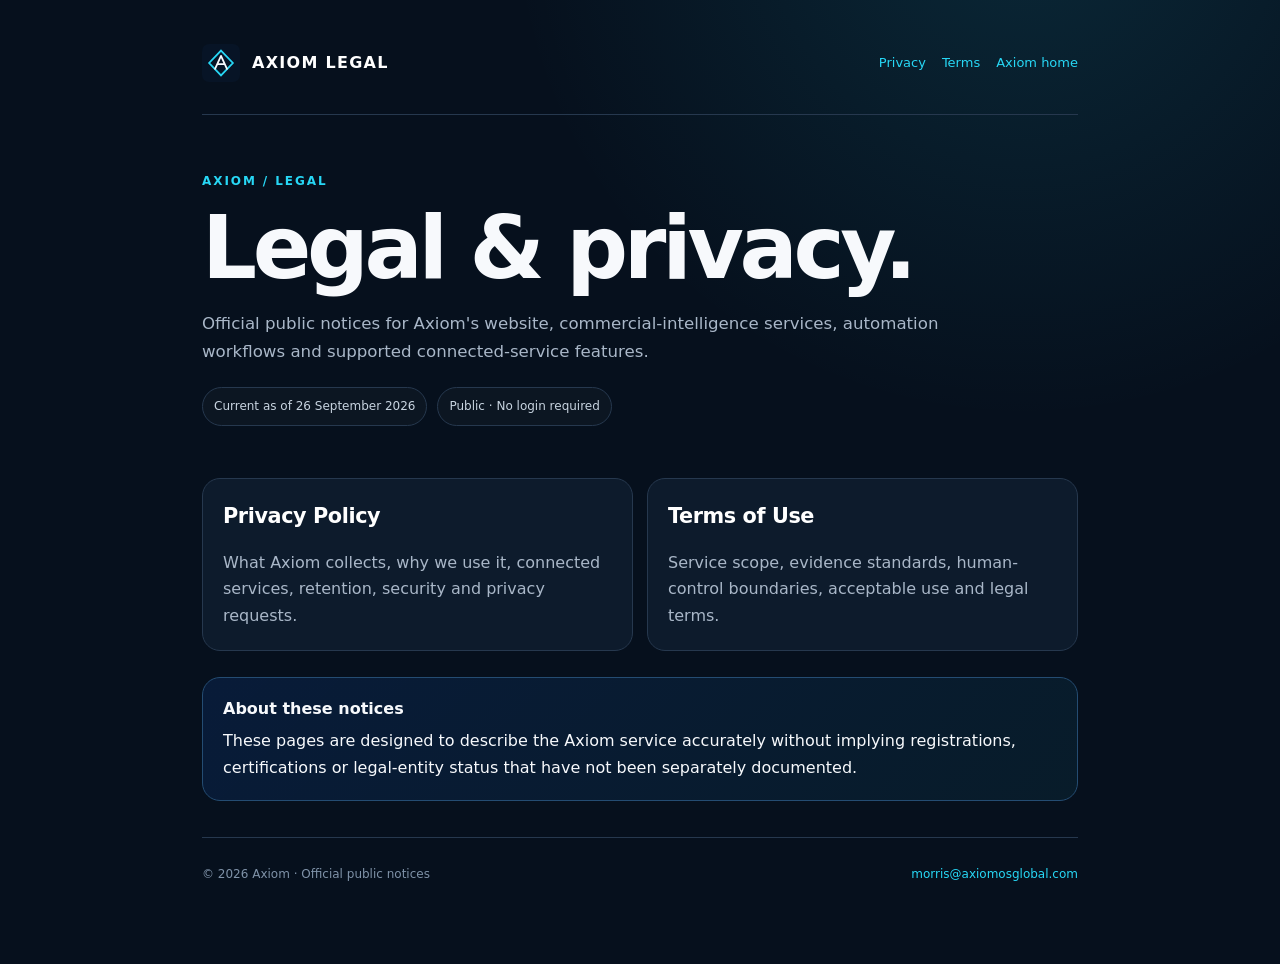
==== index.html @ a346baf0 "Publish Axiom privacy policy and terms" ====
<!doctype html>
<html lang="en">
<head>
<meta charset="utf-8">
<meta name="viewport" content="width=device-width,initial-scale=1">
<meta name="robots" content="index,follow">
<meta name="description" content="Official public legal notices for Axiom's website, commercial-intelligence services, automation workflows and supported connected-service features.">
<link rel="canonical" href="https://morrey08-max.github.io/axiom-legal/">
<link rel="stylesheet" href="styles.css">
<link rel="icon" href="favicon.svg" type="image/svg+xml">
<title>Axiom Legal — Official Notices</title>
</head>
<body>
<main class="wrap">
<nav class="nav" aria-label="Legal navigation">
<a class="brand" href="index.html"><svg class="logo" viewBox="0 0 64 64" aria-label="Axiom" role="img" xmlns="http://www.w3.org/2000/svg"><rect width="64" height="64" rx="12" fill="#071426"/><path d="M32 11 52 32 32 53 12 32 32 11Z" fill="none" stroke="#27d7f5" stroke-width="3"/><path d="M22 42 32 20 42 42M26 34h12" fill="none" stroke="#f7f9fc" stroke-width="3" stroke-linecap="round" stroke-linejoin="round"/></svg><span>AXIOM LEGAL</span></a>
<div class="navlinks"><a href="privacy/">Privacy</a><a href="terms/">Terms</a><a href="https://axiom-os-2u1kec.v2.appdeploy.ai/">Axiom home</a></div>
</nav>
<header class="hero"><div class="kicker">AXIOM / LEGAL</div><h1>Legal & privacy.</h1><p>Official public notices for Axiom's website, commercial-intelligence services, automation workflows and supported connected-service features.</p><div class="meta"><span class="pill">Current as of 26 September 2026</span><span class="pill">Public · No login required</span></div></header>
<div class="grid">
<a class="card" href="privacy/"><h2>Privacy Policy</h2><p>What Axiom collects, why we use it, connected services, retention, security and privacy requests.</p></a>
<a class="card" href="terms/"><h2>Terms of Use</h2><p>Service scope, evidence standards, human-control boundaries, acceptable use and legal terms.</p></a>
</div>
<div class="notice"><strong>About these notices</strong><span>These pages are designed to describe the Axiom service accurately without implying registrations, certifications or legal-entity status that have not been separately documented.</span></div>
<footer><span>© 2026 Axiom · Official public notices</span><span><a href="mailto:morris@axiomosglobal.com">morris@axiomosglobal.com</a></span></footer>
</main>
</body>
</html>
---- styles.css ----
:root{color-scheme:dark;--bg:#06101d;--panel:#0d1b2c;--panel2:#10243a;--text:#f7f9fc;--muted:#a9b7c8;--line:#26384e;--cyan:#27d7f5;--blue:#176bff}
*{box-sizing:border-box}
html{scroll-behavior:smooth}
body{margin:0;background:radial-gradient(circle at 80% -10%,rgba(39,215,245,.12),transparent 35%),var(--bg);color:var(--text);font-family:ui-sans-serif,system-ui,-apple-system,BlinkMacSystemFont,"Segoe UI",sans-serif;line-height:1.68}
a{color:var(--cyan);text-decoration:none}a:hover{text-decoration:underline}
.wrap{max-width:920px;margin:0 auto;padding:36px 22px 80px}
.nav{display:flex;align-items:center;justify-content:space-between;gap:20px;padding:8px 0 32px;border-bottom:1px solid var(--line)}
.brand{display:flex;align-items:center;gap:12px;color:#fff;font-weight:850;letter-spacing:.08em}.logo{width:38px;height:38px;display:block}.navlinks{display:flex;gap:16px;flex-wrap:wrap;font-size:13px}
.hero{padding:56px 0 28px}.kicker{color:var(--cyan);font-size:12px;font-weight:850;letter-spacing:.16em;text-transform:uppercase}.hero h1{font-size:clamp(2.4rem,8vw,5.4rem);line-height:1;letter-spacing:-.05em;margin:14px 0 18px}.hero p{max-width:760px;color:var(--muted);font-size:1.04rem}
.meta{display:flex;gap:10px;flex-wrap:wrap;margin-top:22px}.pill{border:1px solid var(--line);background:rgba(255,255,255,.025);padding:8px 11px;border-radius:999px;color:#c8d4e0;font-size:12px}
.notice{margin:26px 0;padding:18px 20px;background:linear-gradient(135deg,rgba(23,107,255,.12),rgba(39,215,245,.06));border:1px solid #244c72;border-radius:18px}.notice strong{display:block;margin-bottom:5px}
section{padding:24px 0;border-top:1px solid var(--line)}section:first-of-type{border-top:0}h2{font-size:1.3rem;margin:0 0 10px;letter-spacing:-.02em}h3{font-size:1rem;margin:18px 0 6px}p,li{color:var(--muted)}ul{padding-left:22px}
.grid{display:grid;grid-template-columns:repeat(2,minmax(0,1fr));gap:14px;margin:24px 0}.card{display:block;background:var(--panel);border:1px solid var(--line);border-radius:18px;padding:20px}.card h2{color:#fff;margin-top:0}.card p{margin-bottom:0}
footer{margin-top:36px;padding-top:26px;border-top:1px solid var(--line);display:flex;justify-content:space-between;gap:18px;flex-wrap:wrap;color:#7f92a8;font-size:12px}.small{font-size:12px;color:#8396aa}
@media(max-width:700px){.grid{grid-template-columns:1fr}.nav{align-items:flex-start;flex-direction:column}.hero{padding-top:38px}}
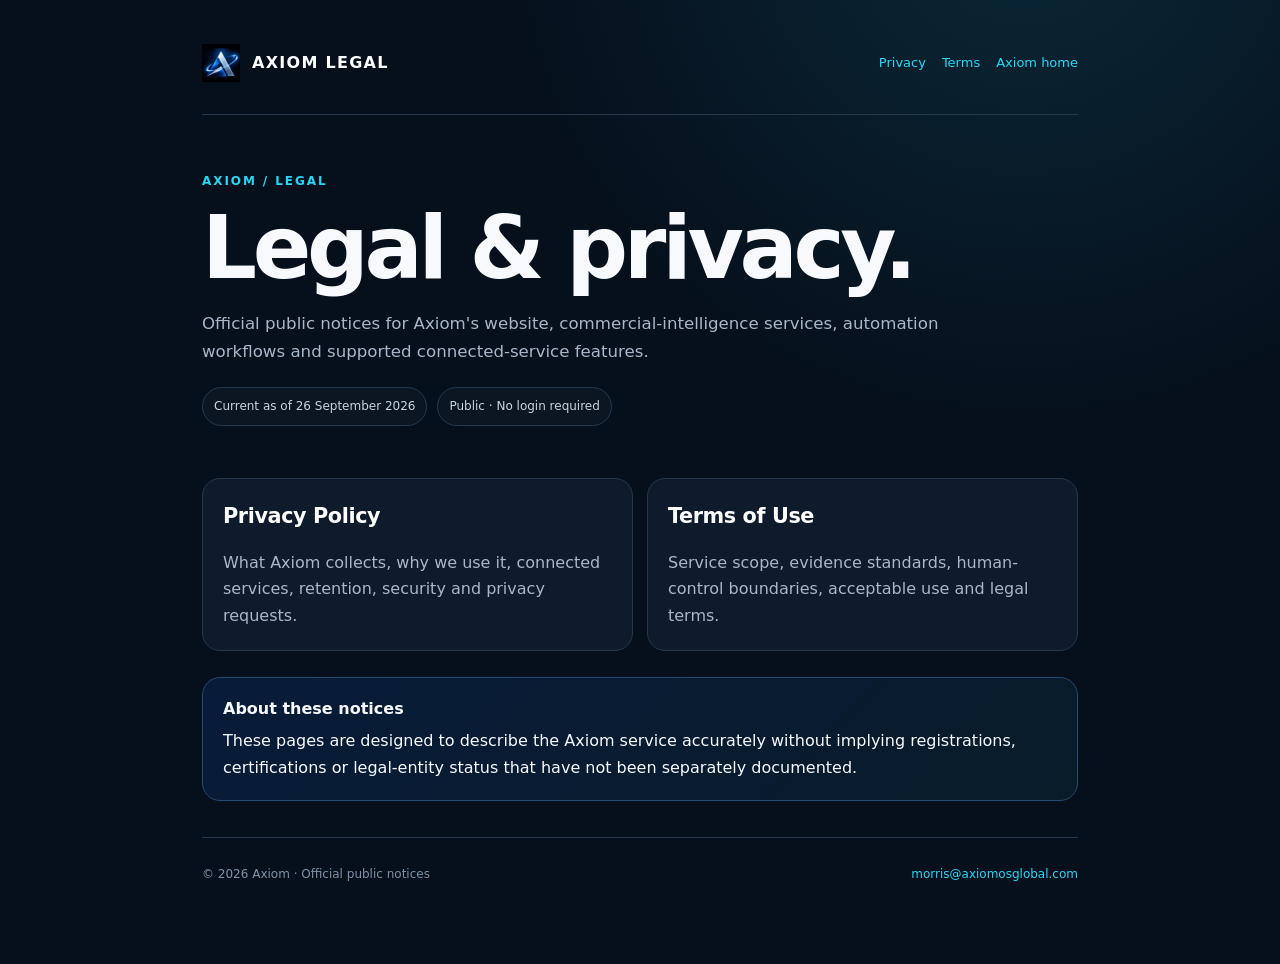
==== commit 0cd92c78: "Adopt official Axiom OS orbital brand mark" ====
--- a/index.html
+++ b/index.html
@@ -7,13 +7,13 @@
 <meta name="description" content="Official public legal notices for Axiom's website, commercial-intelligence services, automation workflows and supported connected-service features.">
 <link rel="canonical" href="https://morrey08-max.github.io/axiom-legal/">
 <link rel="stylesheet" href="styles.css">
-<link rel="icon" href="favicon.svg" type="image/svg+xml">
+<link rel="icon" href="assets/axiom-os-compact.webp" type="image/webp">
 <title>Axiom Legal — Official Notices</title>
 </head>
 <body>
 <main class="wrap">
 <nav class="nav" aria-label="Legal navigation">
-<a class="brand" href="index.html"><svg class="logo" viewBox="0 0 64 64" aria-label="Axiom" role="img" xmlns="http://www.w3.org/2000/svg"><rect width="64" height="64" rx="12" fill="#071426"/><path d="M32 11 52 32 32 53 12 32 32 11Z" fill="none" stroke="#27d7f5" stroke-width="3"/><path d="M22 42 32 20 42 42M26 34h12" fill="none" stroke="#f7f9fc" stroke-width="3" stroke-linecap="round" stroke-linejoin="round"/></svg><span>AXIOM LEGAL</span></a>
+<a class="brand" href="index.html"><img class="logo" src="assets/axiom-os-compact.webp" alt="Axiom OS compact mark"><span>AXIOM LEGAL</span></a>
 <div class="navlinks"><a href="privacy/">Privacy</a><a href="terms/">Terms</a><a href="https://axiom-os-2u1kec.v2.appdeploy.ai/">Axiom home</a></div>
 </nav>
 <header class="hero"><div class="kicker">AXIOM / LEGAL</div><h1>Legal & privacy.</h1><p>Official public notices for Axiom's website, commercial-intelligence services, automation workflows and supported connected-service features.</p><div class="meta"><span class="pill">Current as of 26 September 2026</span><span class="pill">Public · No login required</span></div></header>
